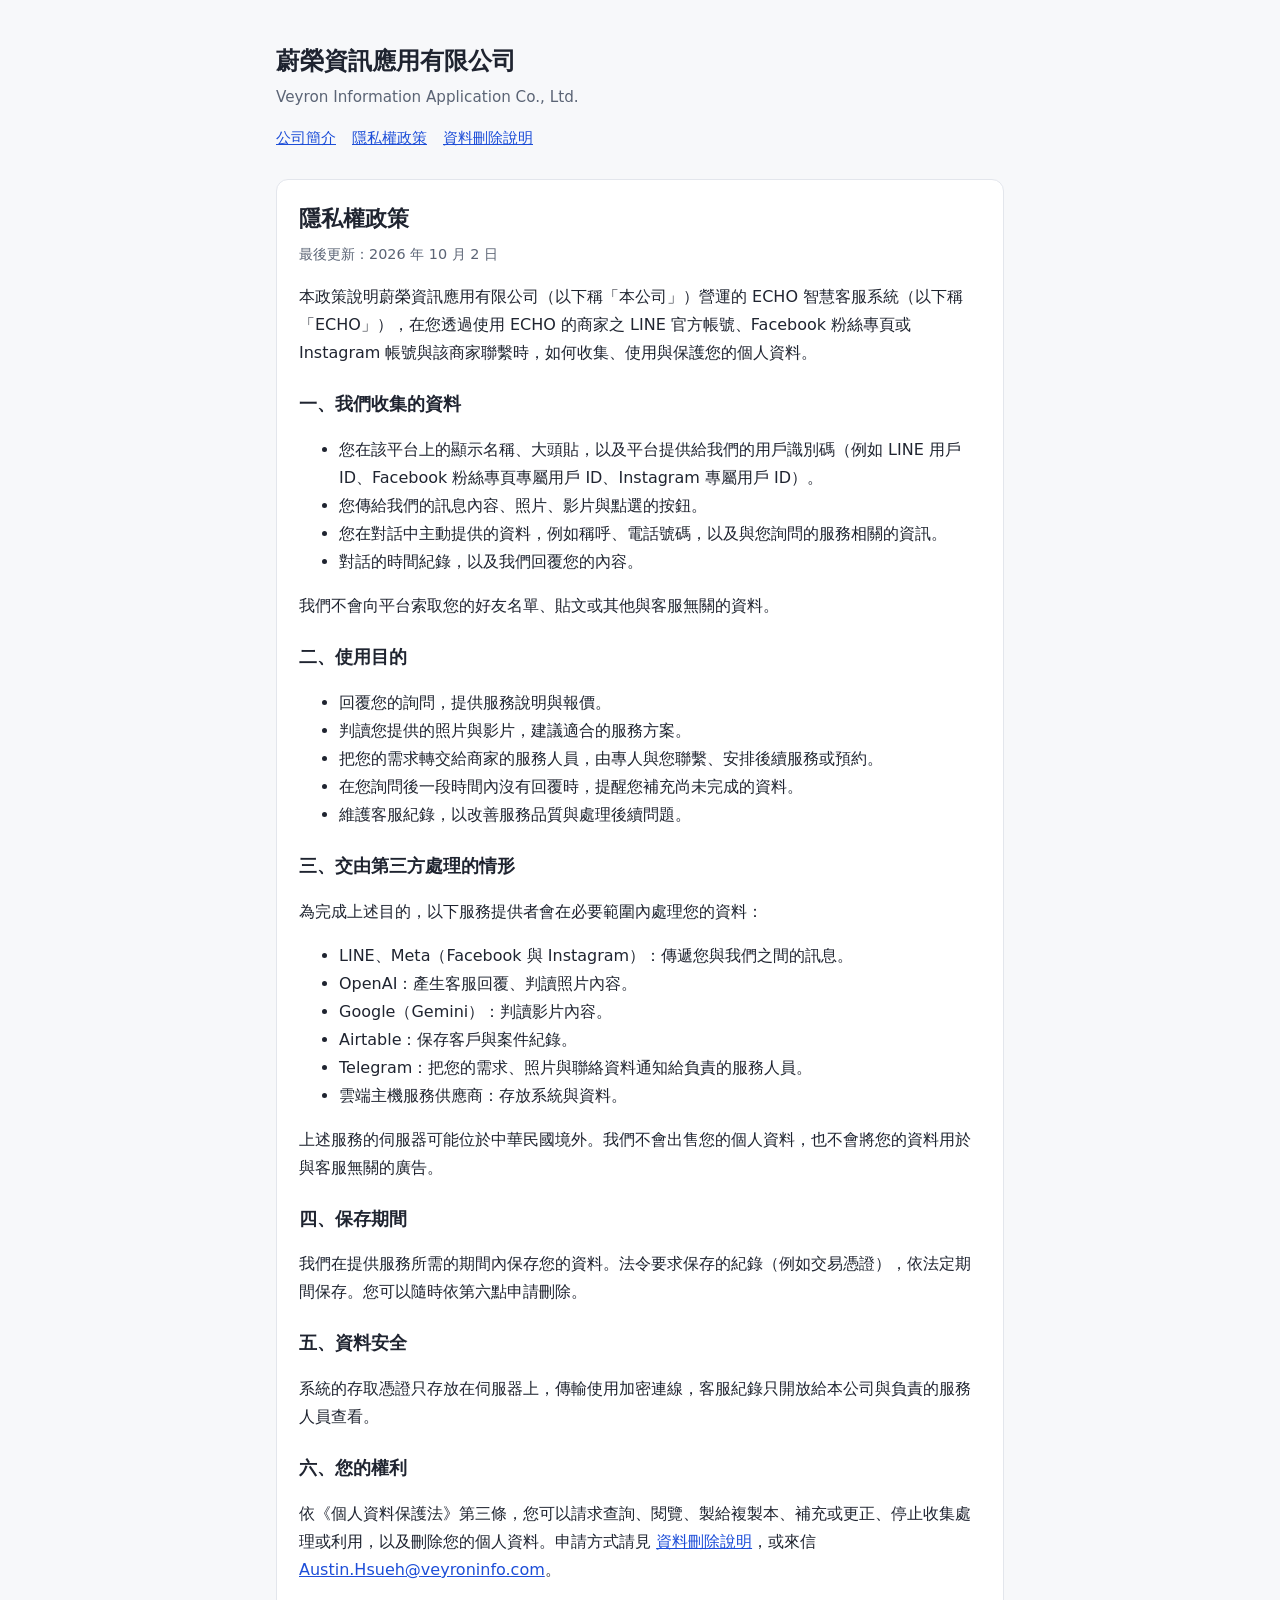
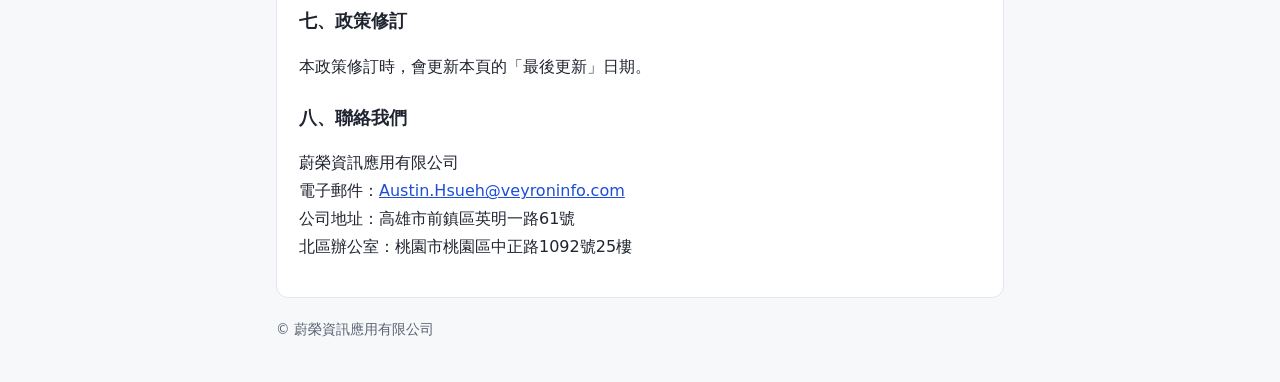
==== privacy.html @ 230076db "蔚榮資訊公司網站：公司簡介、隱私權政策、資料刪除說明" ====
<!doctype html>
<html lang="zh-Hant">
<head>
  <meta charset="utf-8">
  <meta name="viewport" content="width=device-width, initial-scale=1">
  <title>隱私權政策｜蔚榮資訊</title>
  <meta name="description" content="ECHO 智慧客服系統的隱私權政策：收集哪些資料、如何使用、交給誰處理，以及如何申請刪除。">
  <link rel="stylesheet" href="style.css">
</head>
<body>
  <header>
    <p class="name">蔚榮資訊應用有限公司</p>
    <p class="en">Veyron Information Application Co., Ltd.</p>
    <nav>
      <a href="./">公司簡介</a>
      <a href="privacy.html">隱私權政策</a>
      <a href="data-deletion.html">資料刪除說明</a>
    </nav>
  </header>

  <main>
    <section>
      <h1>隱私權政策</h1>
      <p class="meta">最後更新：2026 年 10 月 2 日</p>

      <p>本政策說明蔚榮資訊應用有限公司（以下稱「本公司」）營運的 ECHO 智慧客服系統（以下稱「ECHO」），在您透過使用 ECHO 的商家之 LINE 官方帳號、Facebook 粉絲專頁或 Instagram 帳號與該商家聯繫時，如何收集、使用與保護您的個人資料。</p>

      <h2>一、我們收集的資料</h2>
      <ul>
        <li>您在該平台上的顯示名稱、大頭貼，以及平台提供給我們的用戶識別碼（例如 LINE 用戶 ID、Facebook 粉絲專頁專屬用戶 ID、Instagram 專屬用戶 ID）。</li>
        <li>您傳給我們的訊息內容、照片、影片與點選的按鈕。</li>
        <li>您在對話中主動提供的資料，例如稱呼、電話號碼，以及與您詢問的服務相關的資訊。</li>
        <li>對話的時間紀錄，以及我們回覆您的內容。</li>
      </ul>
      <p>我們不會向平台索取您的好友名單、貼文或其他與客服無關的資料。</p>

      <h2>二、使用目的</h2>
      <ul>
        <li>回覆您的詢問，提供服務說明與報價。</li>
        <li>判讀您提供的照片與影片，建議適合的服務方案。</li>
        <li>把您的需求轉交給商家的服務人員，由專人與您聯繫、安排後續服務或預約。</li>
        <li>在您詢問後一段時間內沒有回覆時，提醒您補充尚未完成的資料。</li>
        <li>維護客服紀錄，以改善服務品質與處理後續問題。</li>
      </ul>

      <h2>三、交由第三方處理的情形</h2>
      <p>為完成上述目的，以下服務提供者會在必要範圍內處理您的資料：</p>
      <ul>
        <li>LINE、Meta（Facebook 與 Instagram）：傳遞您與我們之間的訊息。</li>
        <li>OpenAI：產生客服回覆、判讀照片內容。</li>
        <li>Google（Gemini）：判讀影片內容。</li>
        <li>Airtable：保存客戶與案件紀錄。</li>
        <li>Telegram：把您的需求、照片與聯絡資料通知給負責的服務人員。</li>
        <li>雲端主機服務供應商：存放系統與資料。</li>
      </ul>
      <p>上述服務的伺服器可能位於中華民國境外。我們不會出售您的個人資料，也不會將您的資料用於與客服無關的廣告。</p>

      <h2>四、保存期間</h2>
      <p>我們在提供服務所需的期間內保存您的資料。法令要求保存的紀錄（例如交易憑證），依法定期間保存。您可以隨時依第六點申請刪除。</p>

      <h2>五、資料安全</h2>
      <p>系統的存取憑證只存放在伺服器上，傳輸使用加密連線，客服紀錄只開放給本公司與負責的服務人員查看。</p>

      <h2>六、您的權利</h2>
      <p>依《個人資料保護法》第三條，您可以請求查詢、閱覽、製給複製本、補充或更正、停止收集處理或利用，以及刪除您的個人資料。申請方式請見 <a href="data-deletion.html">資料刪除說明</a>，或來信 <a href="mailto:Austin.Hsueh@veyroninfo.com">Austin.Hsueh@veyroninfo.com</a>。</p>

      <h2>七、政策修訂</h2>
      <p>本政策修訂時，會更新本頁的「最後更新」日期。</p>

      <h2>八、聯絡我們</h2>
      <p>蔚榮資訊應用有限公司<br>
      電子郵件：<a href="mailto:Austin.Hsueh@veyroninfo.com">Austin.Hsueh@veyroninfo.com</a><br>
      公司地址：高雄市前鎮區英明一路61號<br>
      北區辦公室：桃園市桃園區中正路1092號25樓</p>
    </section>
  </main>

  <footer>
    © 蔚榮資訊應用有限公司
  </footer>
</body>
</html>
---- style.css ----
:root {
  --bg: #f7f8fa;
  --card: #ffffff;
  --ink: #1f2430;
  --sub: #5b6475;
  --line: #e3e6ec;
  --accent: #1d4ed8;
}
@media (prefers-color-scheme: dark) {
  :root {
    --bg: #14161b;
    --card: #1c1f26;
    --ink: #e8eaef;
    --sub: #a3aab8;
    --line: #2c313b;
    --accent: #7aa2ff;
  }
}
* { box-sizing: border-box; }
body {
  margin: 0;
  background: var(--bg);
  color: var(--ink);
  font-family: "Noto Sans TC", "PingFang TC", "Microsoft JhengHei", system-ui, sans-serif;
  line-height: 1.75;
}
a { color: var(--accent); }
header, main, footer { max-width: 760px; margin: 0 auto; padding: 0 16px; }
header { padding-top: 40px; padding-bottom: 8px; }
header .name { font-size: 1.5rem; font-weight: 700; margin: 0; }
header .en { color: var(--sub); margin: 2px 0 0; font-size: 0.95rem; }
nav { margin-top: 14px; display: flex; flex-wrap: wrap; gap: 16px; font-size: 0.95rem; }
section {
  background: var(--card);
  border: 1px solid var(--line);
  border-radius: 12px;
  padding: 20px 22px;
  margin: 20px 0;
}
h1 { font-size: 1.35rem; margin: 0 0 4px; }
h2 { font-size: 1.1rem; margin: 22px 0 6px; }
section > h2:first-child { margin-top: 0; }
p, li { color: var(--ink); }
.meta { color: var(--sub); font-size: 0.9rem; margin: 0 0 12px; }
dl { display: grid; grid-template-columns: max-content 1fr; gap: 6px 18px; margin: 0; }
dt { color: var(--sub); }
dd { margin: 0; }
footer { color: var(--sub); font-size: 0.85rem; padding-bottom: 40px; }
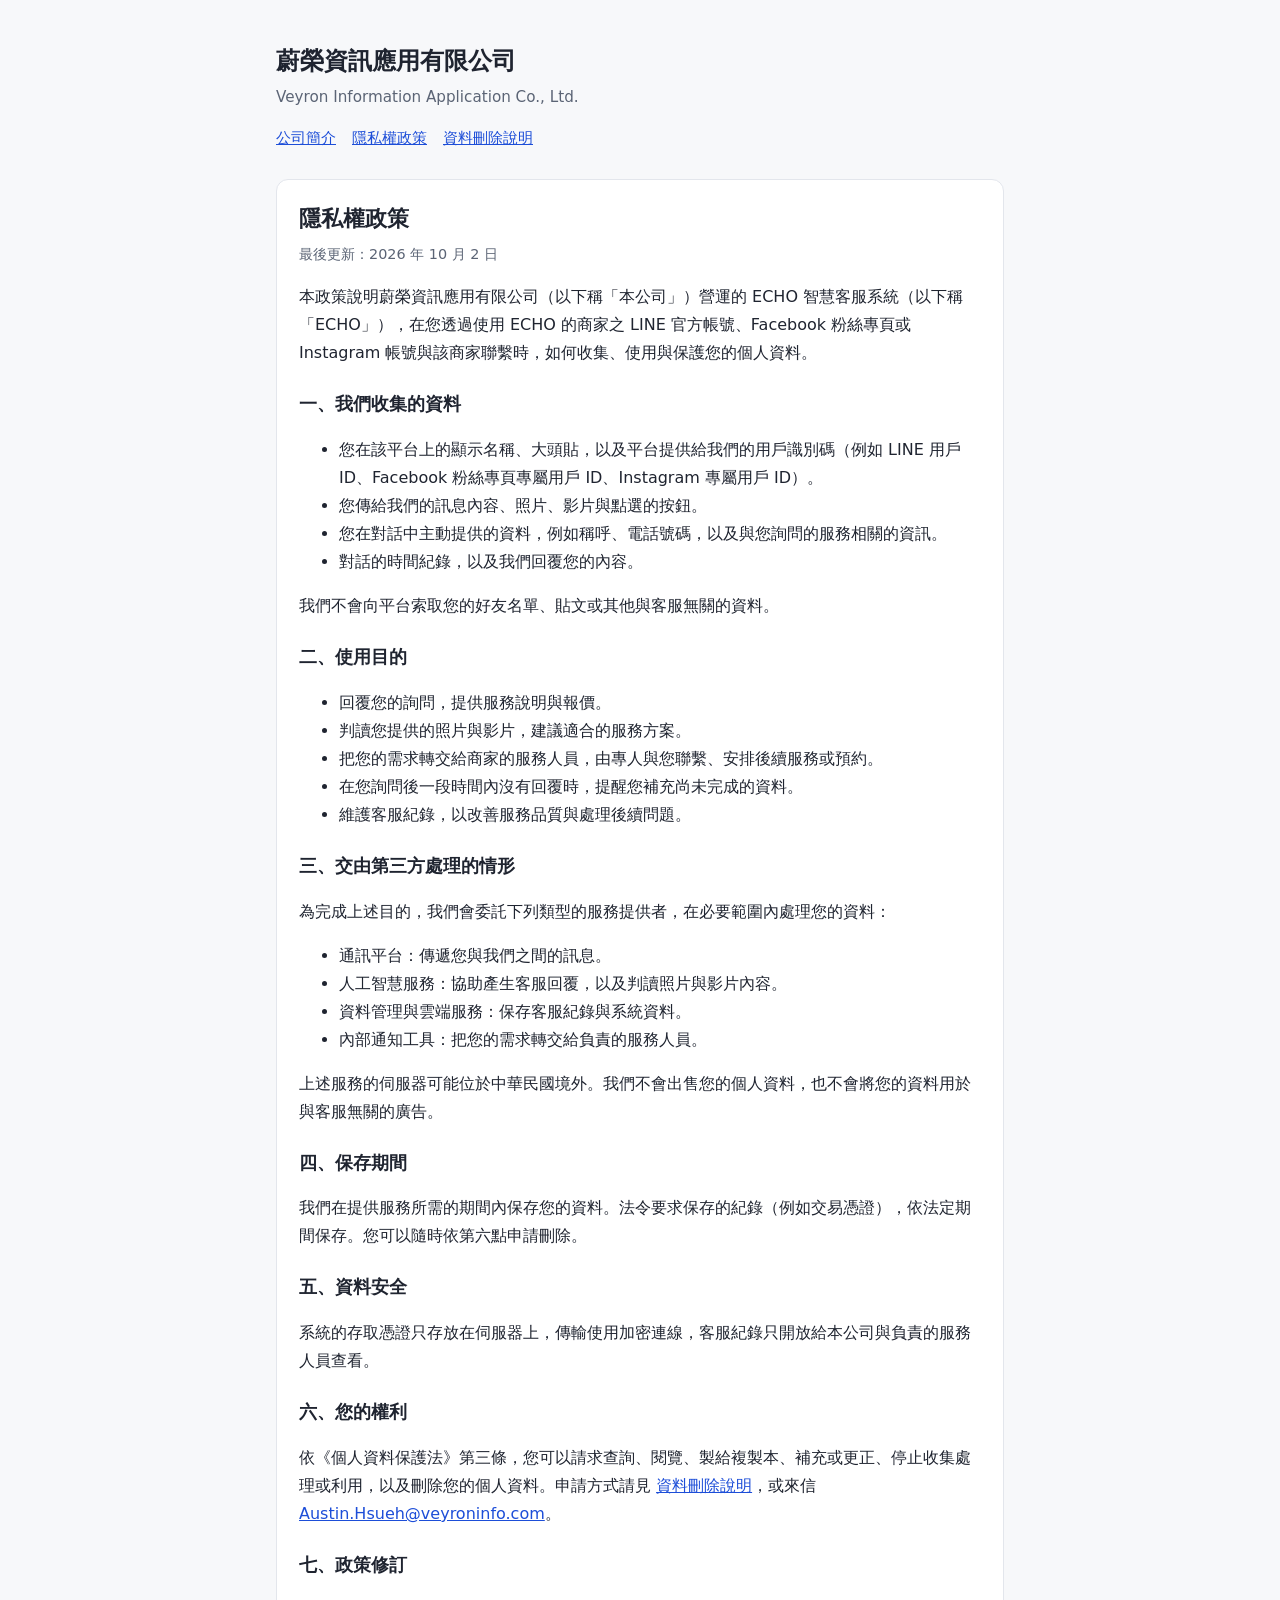
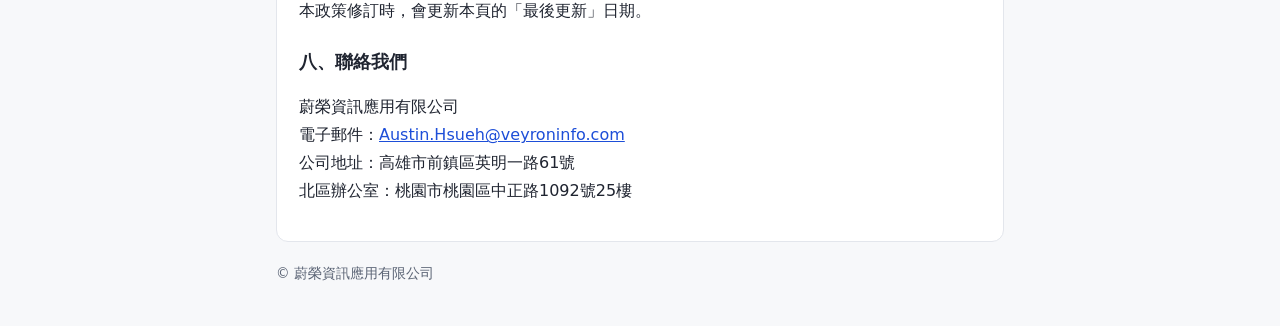
==== commit e02142ef: "隱私權政策：第三方處理改列服務類型，不列廠商名稱" ====
--- a/privacy.html
+++ b/privacy.html
@@ -44,14 +44,12 @@
       </ul>
 
       <h2>三、交由第三方處理的情形</h2>
-      <p>為完成上述目的，以下服務提供者會在必要範圍內處理您的資料：</p>
+      <p>為完成上述目的，我們會委託下列類型的服務提供者，在必要範圍內處理您的資料：</p>
       <ul>
-        <li>LINE、Meta（Facebook 與 Instagram）：傳遞您與我們之間的訊息。</li>
-        <li>OpenAI：產生客服回覆、判讀照片內容。</li>
-        <li>Google（Gemini）：判讀影片內容。</li>
-        <li>Airtable：保存客戶與案件紀錄。</li>
-        <li>Telegram：把您的需求、照片與聯絡資料通知給負責的服務人員。</li>
-        <li>雲端主機服務供應商：存放系統與資料。</li>
+        <li>通訊平台：傳遞您與我們之間的訊息。</li>
+        <li>人工智慧服務：協助產生客服回覆，以及判讀照片與影片內容。</li>
+        <li>資料管理與雲端服務：保存客服紀錄與系統資料。</li>
+        <li>內部通知工具：把您的需求轉交給負責的服務人員。</li>
       </ul>
       <p>上述服務的伺服器可能位於中華民國境外。我們不會出售您的個人資料，也不會將您的資料用於與客服無關的廣告。</p>
 
